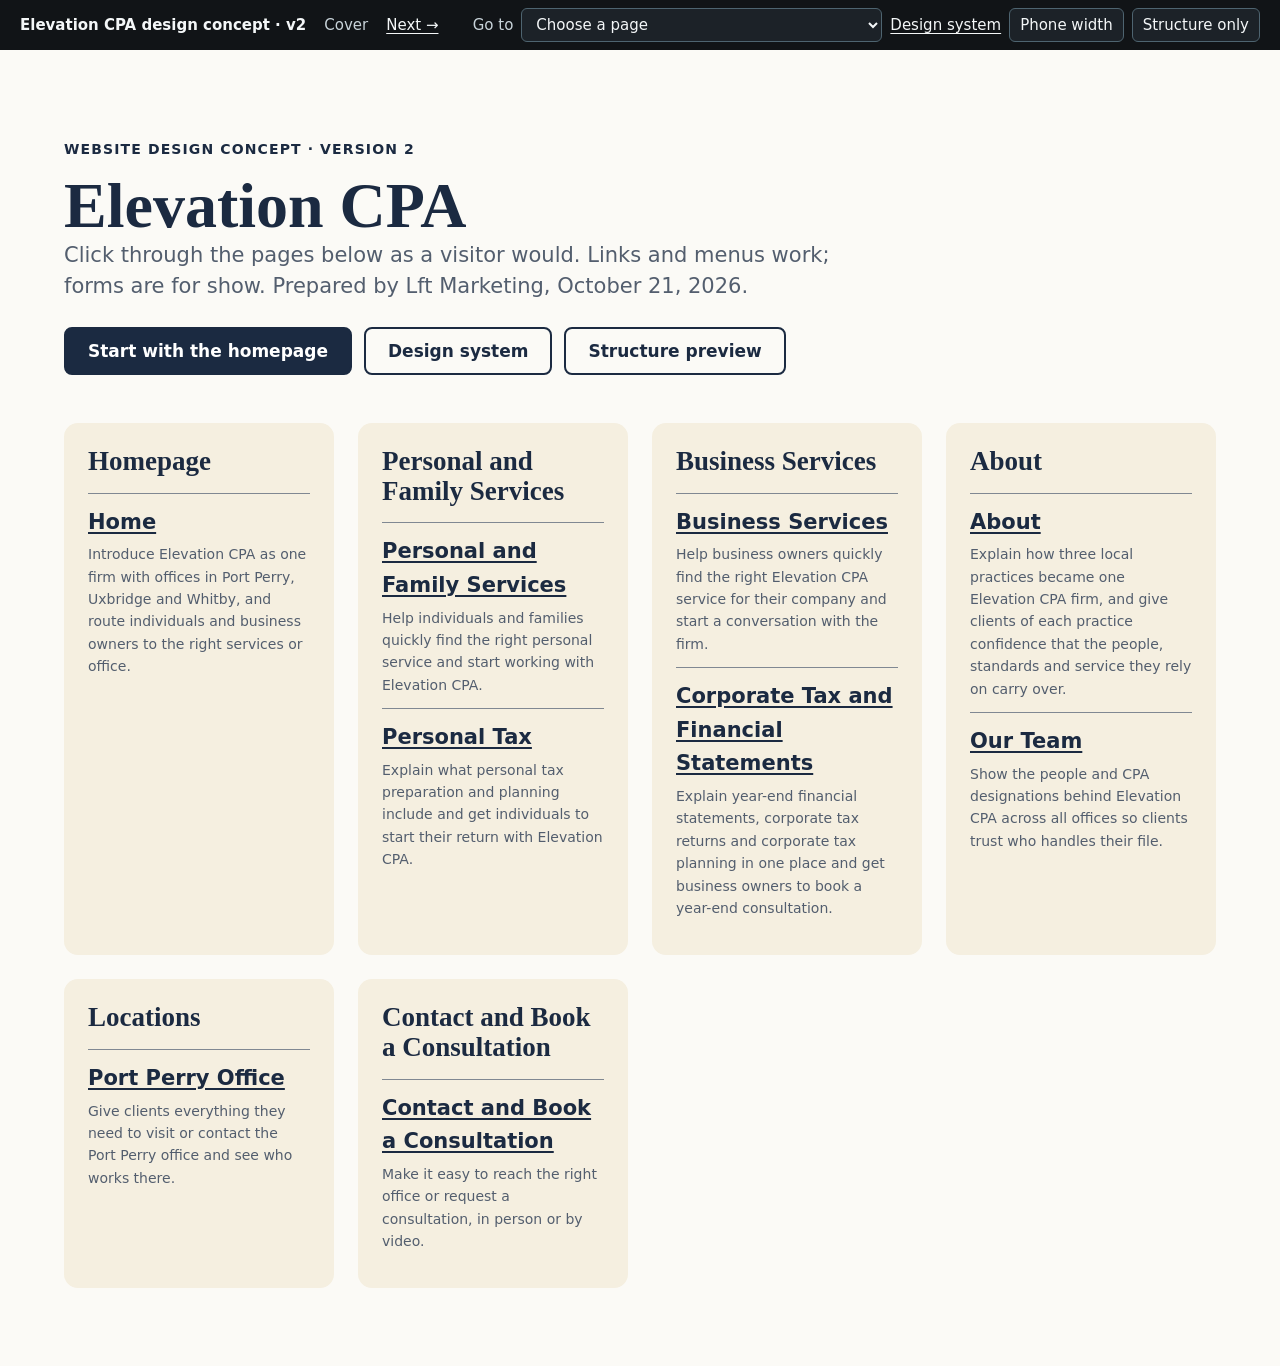
==== index.html @ 25292dd5 "Elevation CPA design concept, version 2" ====
<!doctype html><meta charset="utf-8"><meta name="robots" content="noindex, nofollow"><meta http-equiv="refresh" content="0; url=v2/index.html"><title>Elevation CPA design concept</title><a href="v2/index.html">Open the design concept</a>
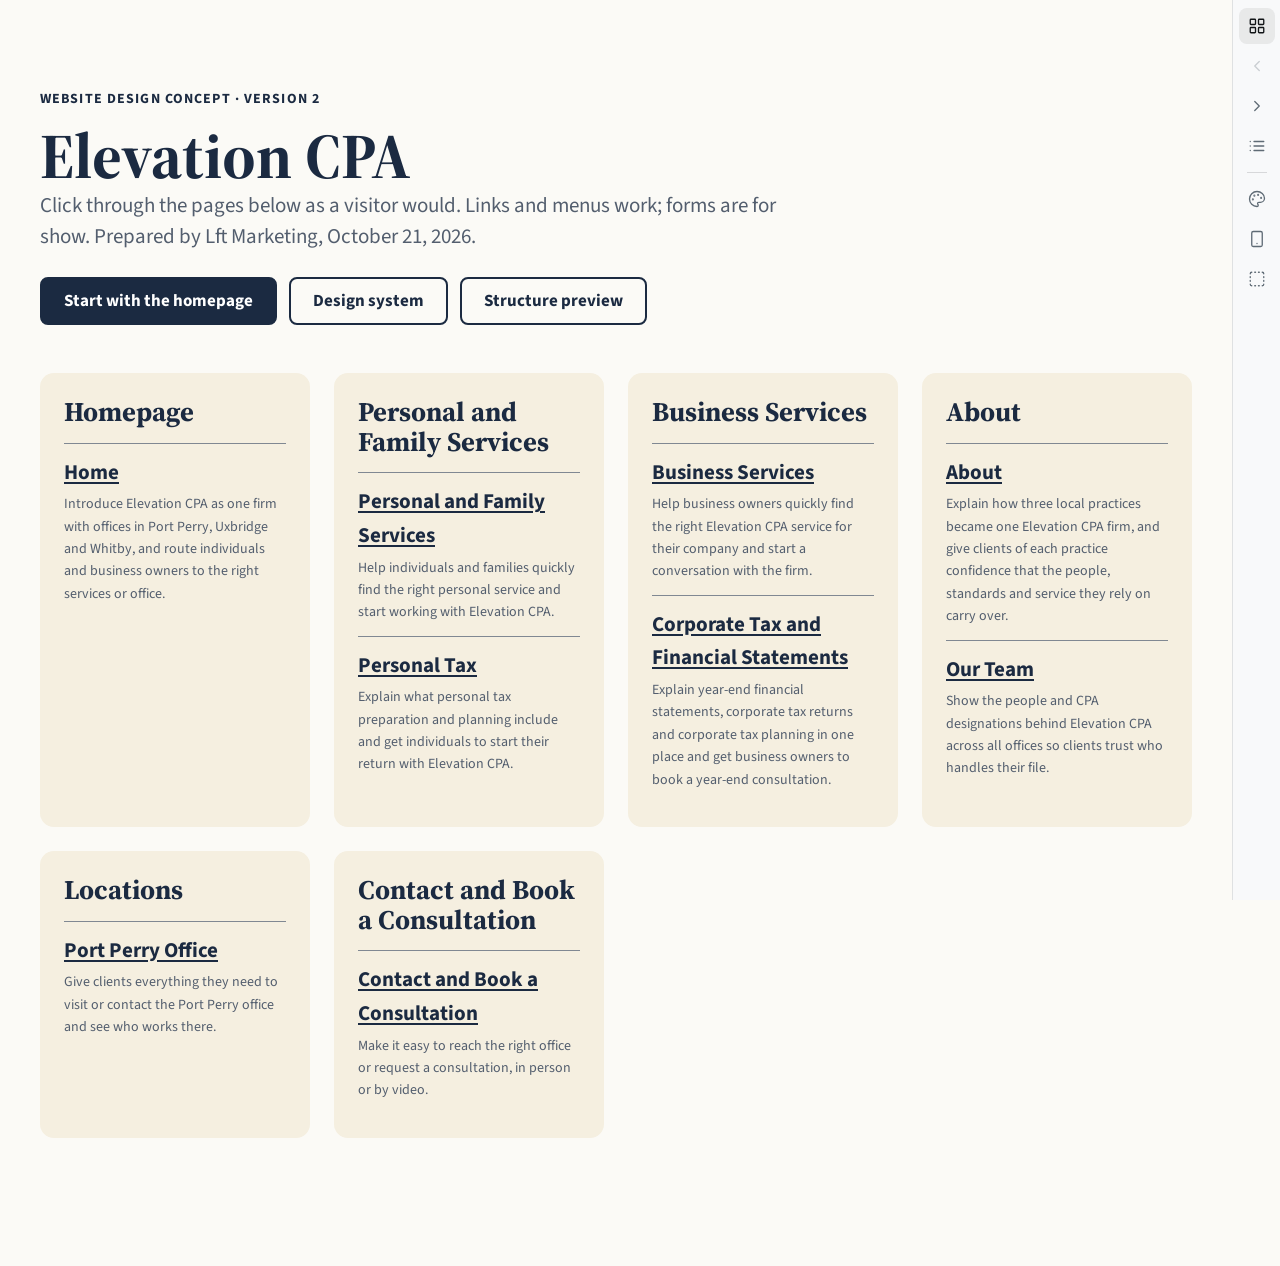
==== commit cc5cacdb: "Link previews for the site address and the cover page" ====
--- a/index.html
+++ b/index.html
@@ -1 +1 @@
-<!doctype html><meta charset="utf-8"><meta name="robots" content="noindex, nofollow"><meta http-equiv="refresh" content="0; url=v2/index.html"><title>Elevation CPA design concept</title><a href="v2/index.html">Open the design concept</a>+<!doctype html><meta charset="utf-8"><meta name="robots" content="noindex, nofollow"><meta name="description" content="Elevation CPA handles personal and corporate tax, bookkeeping, estate planning and audit for Durham Region families and businesses from three local offices."><meta property="og:type" content="website"><meta property="og:site_name" content="Elevation CPA"><meta property="og:title" content="Accounting and tax in Port Perry, Uxbridge and Whitby | Elevation CPA"><meta property="og:description" content="Elevation CPA handles personal and corporate tax, bookkeeping, estate planning and audit for Durham Region families and businesses from three local offices."><meta property="og:url" content="https://csedev.github.io/elevation-cpa-concept-f56c74/"><meta property="og:image" content="https://csedev.github.io/elevation-cpa-concept-f56c74/v2/assets/og/home.jpg"><meta property="og:image:width" content="1200"><meta property="og:image:height" content="630"><meta name="twitter:card" content="summary_large_image"><meta http-equiv="refresh" content="0; url=v2/index.html"><title>Elevation CPA design concept</title><a href="v2/index.html">Open the design concept</a>
